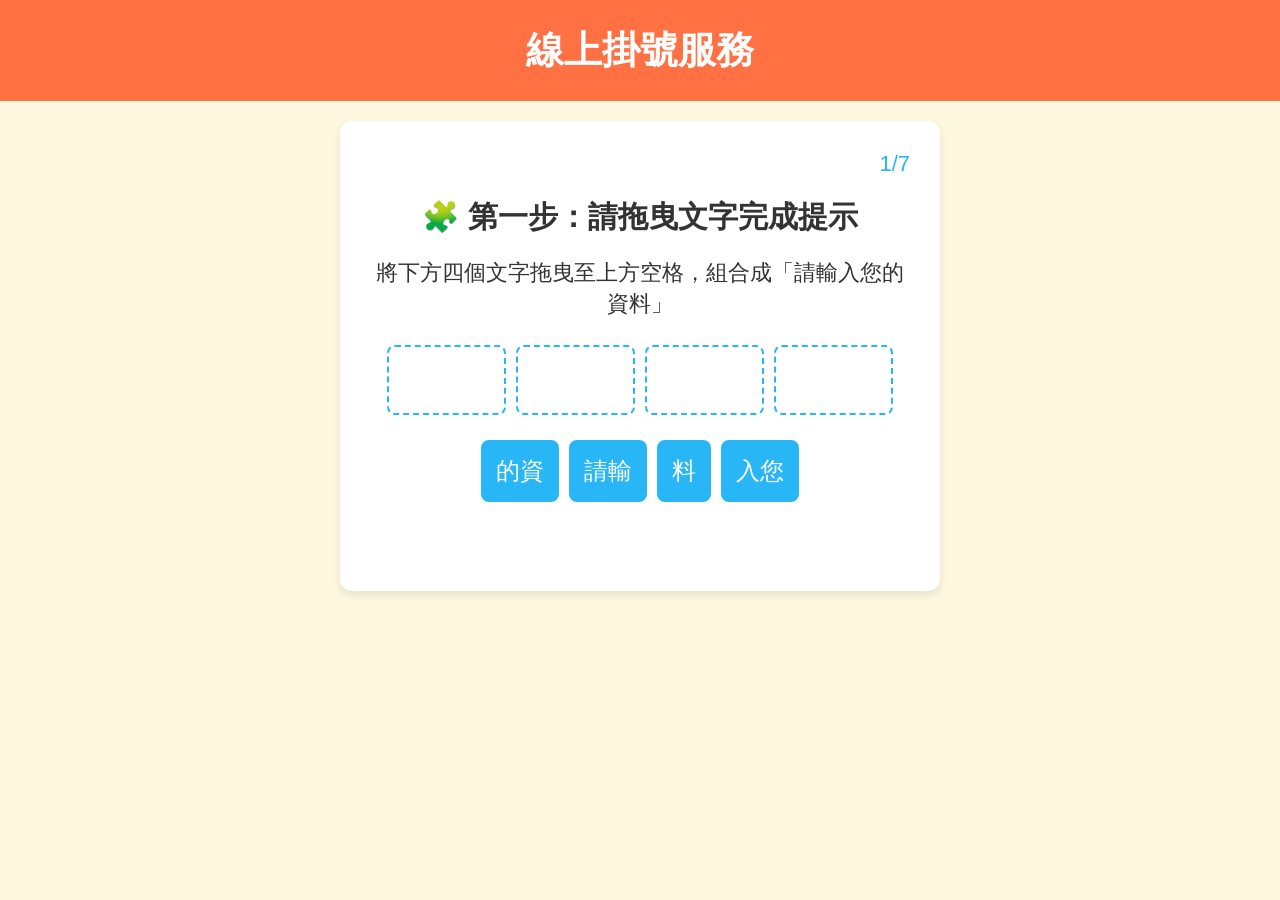
==== index.html @ 8dba2c57 "Add files via upload" ====
<!DOCTYPE html>
<!--
  網頁版掛號模擬器（鮮艷圖示版）

  本版在上一版的基礎上將配色調整得更加鮮艷，並重新加入小圖示使畫面更活潑。色彩更明亮，但仍維持高對比度與大按鈕、大字體等無障礙設計。
  根據 W3C 的建議，文字與背景需要有足夠的對比度才能讓使用者清楚閱讀內容【206026667713543†L131-L149】。
  主色調採用橙色與天藍色，背景為柔和的淺黃色，圖示採用 Emoji 裝飾於標題與按鈕，使操作更加直觀。
-->
<html lang="zh-Hant">
<head>
  <meta charset="UTF-8">
  <meta name="viewport" content="width=device-width, initial-scale=1.0">
  <title>線上掛號服務</title>
  <style>
    /* 色彩與尺寸設定：使用鮮豔色彩但保持對比度 */
    :root {
      --bg-color: #FFF8E1; /* 淡淡的黃色背景，柔和不刺眼 */
      --primary-color: #FF7043; /* 鮮豔的橙色，適合作為主按鈕與標頭 */
      --secondary-color: #29B6F6; /* 天藍色，作為次按鈕配色 */
      --text-color: #333333; /* 深色文字 */
      --btn-height: 70px;
      --btn-width: 90%;
      --font-title: 30px;
      --font-body: 22px;
      --font-btn: 24px;
      --border-radius: 8px;
    }

    * {
      box-sizing: border-box;
      margin: 0;
      padding: 0;
      font-family: "Arial", sans-serif;
    }

    body {
      background-color: var(--bg-color);
      color: var(--text-color);
      display: flex;
      flex-direction: column;
      align-items: center;
      min-height: 100vh;
      overflow-x: hidden;
    }

    /* 頁面標頭 */
    .header {
      width: 100%;
      background-color: var(--primary-color);
      color: white;
      padding: 25px 0;
      text-align: center;
      font-size: calc(var(--font-title) + 8px);
      font-weight: bold;
    }

    #app {
      width: 100%;
      max-width: 600px;
      display: flex;
      flex-direction: column;
      align-items: center;
    }

    .card {
      background-color: #ffffff;
      width: 100%;
      border-radius: 12px;
      box-shadow: 0 4px 8px rgba(0,0,0,0.1);
      padding: 30px;
      margin-top: 20px;
      display: flex;
      flex-direction: column;
      align-items: center;
    }

    .progress {
      width: 100%;
      font-size: var(--font-body);
      margin-bottom: 20px;
      text-align: right;
      color: var(--secondary-color);
    }

    .step {
      width: 100%;
      display: none;
      flex-direction: column;
      align-items: center;
    }

    .step.active {
      display: flex;
    }

    .title {
      font-size: var(--font-title);
      font-weight: bold;
      margin-bottom: 20px;
      text-align: center;
    }

    .description {
      font-size: var(--font-body);
      margin-bottom: 20px;
      text-align: center;
      line-height: 1.4;
    }

    .large-input {
      width: 95%;
      height: var(--btn-height);
      font-size: var(--font-body);
      padding: 10px 15px;
      border: 2px solid var(--secondary-color);
      border-radius: var(--border-radius);
      margin-bottom: 15px;
    }

    .btn {
      width: var(--btn-width);
      min-height: var(--btn-height);
      font-size: var(--font-btn);
      font-weight: bold;
      color: white;
      border: none;
      border-radius: var(--border-radius);
      margin: 10px 0;
      cursor: pointer;
      text-align: center;
      display: flex;
      align-items: center;
      justify-content: center;
    }

    .btn-primary { background-color: var(--primary-color); }
    .btn-secondary { background-color: var(--secondary-color); }
    .btn-category { background-color: var(--primary-color); }
    .btn-date { background-color: var(--secondary-color); }

    /* 選擇時段按鈕高亮顯示 */
    .time-btn.selected {
      background-color: var(--secondary-color);
      color: white;
    }
    /* 選擇字母按鈕高亮顯示 */
    .letter-btn.selected {
      background-color: var(--secondary-color);
      color: white;
    }

    .hidden { display: none !important; }

    .modal-overlay {
      position: fixed;
      top: 0;
      left: 0;
      width: 100%;
      height: 100%;
      background-color: rgba(0, 0, 0, 0.6);
      display: none;
      align-items: center;
      justify-content: center;
      z-index: 1000;
    }

    .modal-overlay.active { display: flex; }

    .modal-content {
      background-color: #ffffff;
      padding: 30px;
      border-radius: var(--border-radius);
      max-width: 90%;
      text-align: center;
      box-shadow: 0 4px 8px rgba(0,0,0,0.3);
    }

    .modal-content p {
      font-size: var(--font-body);
      margin-bottom: 20px;
      color: var(--text-color);
    }

    .flash {
      position: fixed;
      top: 0;
      left: 0;
      width: 100%;
      height: 100%;
      background-color: white;
      pointer-events: none;
      opacity: 0;
      z-index: 2000;
    }

    #confetti-container {
      position: fixed;
      top: 0;
      left: 0;
      width: 100%;
      height: 100%;
      pointer-events: none;
      z-index: 1500;
      overflow: hidden;
    }

    .confetti {
      position: absolute;
      width: 10px;
      height: 14px;
      background-color: red;
      opacity: 0.8;
      transform: rotate(45deg);
      border-radius: 2px;
      animation: fall 3s linear forwards;
    }

    /* 拼圖拖曳與掛號方式配對樣式 */
    .drag-item {
      background-color: var(--secondary-color);
      color: white;
      padding: 15px;
      margin: 5px;
      font-size: var(--font-btn);
      border-radius: var(--border-radius);
      cursor: grab;
      display: flex;
      align-items: center;
      justify-content: center;
    }
    .drag-item.hidden {
      display: none;
    }
    .drop-slot {
      border: 2px dashed var(--secondary-color);
      background-color: #fff;
      width: 22%;
      min-height: var(--btn-height);
      margin: 5px;
      border-radius: var(--border-radius);
      display: flex;
      align-items: center;
      justify-content: center;
      font-size: var(--font-btn);
      color: var(--text-color);
    }
    .drop-slot.filled {
      background-color: var(--secondary-color);
      color: white;
      border-style: solid;
    }
    .method-drop.selected-method {
      background-color: var(--primary-color);
      color: white;
      border-style: solid;
      /* 被選擇的掛號方式提供更明顯的視覺提醒 */
      box-shadow: 0 0 0 3px rgba(255,112,67,0.4);
    }

    /* 掛號方式提示文字：加大字體與粗體顯示，讓選擇結果一目瞭然 */
    #methodMsg {
      font-size: calc(var(--font-body) + 2px);
      font-weight: bold;
      color: var(--primary-color);
      text-align: center;
    }

    /* 醫師選擇提示文字 */
    #doctorMsg {
      font-size: calc(var(--font-body) + 2px);
      font-weight: bold;
      color: var(--secondary-color);
      text-align: center;
    }

    /* 醫師清單項目：定義在後方重寫現有樣式 */
    /* 翻牌卡片樣式 */
    .flip-card {
      width: 45%;
      max-width: 45%;
      height: 110px;
      perspective: 1000px;
      cursor: pointer;
    }
    .card-inner {
      position: relative;
      width: 100%;
      height: 100%;
      transition: transform 0.6s;
      transform-style: preserve-3d;
    }
    .flip-card.flipped .card-inner {
      transform: rotateY(180deg);
    }
    .card-front,
    .card-back {
      position: absolute;
      width: 100%;
      height: 100%;
      backface-visibility: hidden;
      display: flex;
      align-items: center;
      justify-content: center;
      font-size: var(--font-btn);
      border: 2px solid var(--secondary-color);
      border-radius: var(--border-radius);
    }
    .card-front {
      background-color: var(--secondary-color);
      color: white;
    }
    .card-back {
      background-color: var(--primary-color);
      color: white;
      transform: rotateY(180deg);
    }
    .flip-card.selected .card-back {
      border: 4px solid #FFC107;
    }

    /* 選醫師清單樣式：使用白色底與邊框，提高對比；當前選中的醫師以次要色高亮 */
    .doctor-item {
      background-color: #ffffff;
      color: var(--text-color);
      width: 90%;
      min-height: var(--btn-height);
      display: flex;
      align-items: center;
      justify-content: center;
      font-size: var(--font-btn);
      border-radius: var(--border-radius);
      border: 2px solid var(--secondary-color);
      cursor: pointer;
    }
    .doctor-item.active {
      background-color: var(--secondary-color);
      color: white;
    }

    @keyframes fall {
      0% { transform: translateY(-100vh) rotate(0deg); opacity: 1; }
      100% { transform: translateY(100vh) rotate(360deg); opacity: 0; }
    }

    .final-message {
      font-size: var(--font-body);
      font-weight: bold;
      color: var(--primary-color);
      margin-top: 20px;
      text-align: center;
    }

    @media (max-width: 480px) {
      :root {
        --font-title: 26px;
        --font-body: 18px;
        --font-btn: 22px;
        --btn-height: 60px;
      }
    }
  </style>
</head>
<body>
  <header class="header">線上掛號服務</header>
  <div id="app">
    <div class="card">
      <div class="progress" id="progress"></div>
      <!-- 返回上一頁按鈕：當在第 2 關以上時顯示 -->
      <button id="backBtn" class="btn btn-secondary hidden" aria-label="返回上一頁" style="width: 40%; min-height: var(--btn-height); align-self: flex-start; margin-bottom: 10px;">⬅️ 返回</button>

      <!-- 第 1 關：拼圖組合後輸入基本資料 -->
      <div class="step" id="step-1">
        <div class="title">🧩 第一步：請拖曳文字完成提示</div>
        <div id="puzzleSection" style="width: 100%; display: flex; flex-direction: column; align-items: center;">
          <div class="description">將下方四個文字拖曳至上方空格，組合成「請輸入您的資料」</div>
          <div class="drop-row" style="display: flex; justify-content: center; width: 100%; margin-bottom: 15px;">
            <div class="drop-slot" data-target="請輸" aria-label="請輸"></div>
            <div class="drop-slot" data-target="入您" aria-label="入您"></div>
            <div class="drop-slot" data-target="的資" aria-label="的資"></div>
            <div class="drop-slot" data-target="料" aria-label="料"></div>
          </div>
          <div class="drag-row" style="display: flex; justify-content: center; width: 100%; flex-wrap: wrap;">
            <div class="drag-item" draggable="true" data-value="的資" aria-label="拖曳 的資">的資</div>
            <div class="drag-item" draggable="true" data-value="請輸" aria-label="拖曳 請輸">請輸</div>
            <div class="drag-item" draggable="true" data-value="料" aria-label="拖曳 料">料</div>
            <div class="drag-item" draggable="true" data-value="入您" aria-label="拖曳 入您">入您</div>
          </div>
          <div id="puzzleMsg" class="description" style="color: red; min-height: 24px; margin-top: 10px;"></div>
        </div>
        <!-- 輸入區：拼圖完成後顯示 -->
        <div id="inputSection1" class="input-section hidden" style="width: 100%; display: flex; flex-direction: column; align-items: center;">
          <div class="title" style="font-size: var(--font-title); margin-bottom: 10px;">✍️ 完成拼圖後輸入資料</div>
          <input id="idInput" class="large-input" type="text" placeholder="請輸入身分證字號" aria-label="身分證字號輸入" maxlength="10">
          <input id="dobInput" class="large-input" type="text" placeholder="請輸入出生年月日(如:0400101)" aria-label="出生年月日輸入" maxlength="7">
          <button id="autoFillBtn" class="btn btn-secondary" aria-label="自動填寫假資料">✨ 點我自動填寫假資料</button>
          <button id="nextBtn1" class="btn btn-primary hidden" aria-label="下一步">下一步</button>
        </div>
      </div>

      <!-- 第 2 關：掛號方式配對 -->
      <div class="step" id="step-2">
        <div class="title">請拖曳文字選擇掛號方式</div>
        <div class="description">將下方的「移動掛號」拖曳至您想選擇的方式</div>
        <div style="width: 100%; display: flex; justify-content: space-around; margin-bottom: 20px;">
          <div class="method-drop" data-value="網路掛號" aria-label="網路掛號" style="flex: 1; margin: 5px; min-height: var(--btn-height); background-color: #fff; border: 2px dashed var(--secondary-color); border-radius: var(--border-radius); display: flex; align-items: center; justify-content: center; font-size: var(--font-btn); color: var(--text-color);">
            網路掛號
          </div>
          <div class="method-drop" data-value="行動掛號" aria-label="行動掛號" style="flex: 1; margin: 5px; min-height: var(--btn-height); background-color: #fff; border: 2px dashed var(--secondary-color); border-radius: var(--border-radius); display: flex; align-items: center; justify-content: center; font-size: var(--font-btn); color: var(--text-color);">
            行動掛號
          </div>
        </div>
        <div style="width: 100%; display: flex; justify-content: center; margin-bottom: 20px;">
          <div id="methodItem" class="drag-item" draggable="true" style="background-color: var(--primary-color); color: white; padding: 15px; border-radius: var(--border-radius); font-size: var(--font-btn); text-align: center; min-width: 60%; cursor: grab;" aria-label="移動掛號">
            移動掛號
          </div>
        </div>
        <button id="methodConfirmBtn" class="btn btn-primary hidden" aria-label="確定">確定</button>
        <!-- 顯示所選掛號方式的提示文字 -->
        <div id="methodMsg" class="description" style="color: var(--primary-color); min-height: 28px; margin-top: 10px;"></div>
      </div>

      <!-- 第 3 關：翻牌選擇看診科別 -->
      <div class="step" id="step-3">
        <div class="title">請翻開卡片選擇科別</div>
        <div id="departmentsFlip" class="flip-container" style="width: 100%; display: flex; flex-wrap: wrap; justify-content: center; gap: 10px; margin-bottom: 10px;">
          <div class="flip-card" data-dept="家醫科" aria-label="家醫科卡片">
            <div class="card-inner">
              <div class="card-front">🩺</div>
              <div class="card-back">家醫科</div>
            </div>
          </div>
          <div class="flip-card" data-dept="心臟內科" aria-label="心臟內科卡片">
            <div class="card-inner">
              <div class="card-front">❤️</div>
              <div class="card-back">心臟內科</div>
            </div>
          </div>
          <div class="flip-card" data-dept="骨科" aria-label="骨科卡片">
            <div class="card-inner">
              <div class="card-front">🦴</div>
              <div class="card-back">骨科</div>
            </div>
          </div>
          <div class="flip-card" data-dept="眼科" aria-label="眼科卡片">
            <div class="card-inner">
              <div class="card-front">👁️</div>
              <div class="card-back">眼科</div>
            </div>
          </div>
          <div class="flip-card" data-dept="耳鼻喉科" aria-label="耳鼻喉科卡片">
            <div class="card-inner">
              <div class="card-front">👂</div>
              <div class="card-back">耳鼻喉科</div>
            </div>
          </div>
          <div class="flip-card" data-dept="營養諮詢科" aria-label="營養諮詢科卡片">
            <div class="card-inner">
              <div class="card-front">🥗</div>
              <div class="card-back">營養諮詢科</div>
            </div>
          </div>
          <div class="flip-card" data-dept="牙科" aria-label="牙科卡片">
            <div class="card-inner">
              <div class="card-front">🦷</div>
              <div class="card-back">牙科</div>
            </div>
          </div>
          <div class="flip-card" data-dept="復健科" aria-label="復健科卡片">
            <div class="card-inner">
              <div class="card-front">💆</div>
              <div class="card-back">復健科</div>
            </div>
          </div>
        </div>
        <button id="deptConfirmBtn" class="btn btn-primary hidden" aria-label="科別確定">確定</button>
      </div>

      <!-- 第 4 關：選擇醫師 -->
      <div class="step" id="step-4">
        <div class="title">請選擇醫師</div>
        <div class="description">按下「開始」按鈕隨機挑選醫師，再按「停止」決定您要看的醫師。</div>
        <div id="doctorList" style="width: 100%; display: flex; flex-direction: column; align-items: center; gap: 10px; margin-bottom: 10px;">
          <div class="doctor-item" data-name="陳醫師" aria-label="陳醫師">👨‍⚕️ 陳醫師</div>
          <div class="doctor-item" data-name="李醫師" aria-label="李醫師">👩‍⚕️ 李醫師</div>
          <div class="doctor-item" data-name="王醫師" aria-label="王醫師">👨‍⚕️ 王醫師</div>
          <div class="doctor-item" data-name="劉醫師" aria-label="劉醫師">👩‍⚕️ 劉醫師</div>
        </div>
        <button id="startDoctorBtn" class="btn btn-secondary" aria-label="開始隨機選醫師">🎲 開始</button>
        <button id="stopDoctorBtn" class="btn btn-secondary hidden" aria-label="停止隨機">🛑 停止</button>
        <button id="doctorConfirmBtn" class="btn btn-primary hidden" aria-label="確定醫師選擇">確定</button>
        <!-- 新增重新選擇醫師的按鈕：當選到醫師後，可重新開始遊戲 -->
        <button id="restartDoctorBtn" class="btn btn-secondary hidden" aria-label="重新選擇醫師" style="margin-top: 10px;">重新選擇</button>
        <!-- 顯示所選醫師的提示文字 -->
        <div id="doctorMsg" class="description" style="color: var(--secondary-color); min-height: 28px; margin-top: 10px;"></div>
      </div>

      <!-- 第 5 關：輸入日期與選擇時段 -->
      <div class="step" id="step-5">
        <div class="title">請選擇看診日期與時間</div>
        <!-- 日期輸入：讓長輩使用原生日期選擇器方便選擇日期 -->
        <label class="description" for="dateInput">請選擇看診日期：</label>
        <input id="dateInput" class="large-input" type="date" aria-label="看診日期輸入" style="max-width: 95%; margin-bottom: 20px;">
        <!-- 時間選擇：提供四個固定的熱門時段按鈕 -->
        <div id="timeOptions" style="width: 100%; display: flex; flex-direction: column; align-items: center; gap: 10px; margin-bottom: 10px;">
          <div class="description">請選擇看診時間：</div>
          <div style="display: flex; flex-wrap: wrap; justify-content: center; gap: 10px; width: 100%;">
            <button class="btn btn-category time-btn" data-time="08:00" aria-label="上午08:00">上午 08:00</button>
            <button class="btn btn-category time-btn" data-time="10:00" aria-label="上午10:00">上午 10:00</button>
            <button class="btn btn-category time-btn" data-time="14:00" aria-label="下午14:00">下午 14:00</button>
            <button class="btn btn-category time-btn" data-time="16:00" aria-label="下午16:00">下午 16:00</button>
          </div>
        </div>
        <!-- 連接日期與時間的提示線：顯示所選日期與時段 -->
        <div id="timeConnection" class="description hidden" style="margin: 10px 0; font-size: var(--font-body); color: var(--primary-color);"></div>
        <button id="nextBtn5" class="btn btn-primary hidden" aria-label="下一步">下一步</button>
      </div>

      <!-- 第 6 關：按鍵盤選擇初診或複診 -->
      <div class="step" id="step-6">
        <div class="title">請選擇初診或複診</div>
        <div class="description">如果要選擇初診，請按鍵盤上的 A 鍵；如果要選擇複診，請按鍵盤上的 L 鍵。</div>
        <!-- 顯示按下的鍵與選擇結果 -->
        <div id="keyboardMsg" class="description" style="min-height: 30px; margin-top: 10px;"></div>
        <!-- 重新選擇按鈕：允許長輩重新按鍵選擇 -->
        <button id="visitRenewBtn" class="btn btn-secondary hidden" aria-label="重新選擇初診或複診">重新選擇</button>
        <!-- 確認按鈕：當完成選擇後顯示，進入下一步 -->
        <button id="visitConfirmBtn" class="btn btn-primary hidden" aria-label="確認初診或複診">下一步</button>
      </div>

      <!-- 第 7 關：掛號成功與截圖教學 -->
      <div class="step" id="step-7">
        <div class="title">🎉 掛號成功！</div>
        <div class="description" id="successMsg"></div>
        <div class="description" style="border: 2px dashed var(--primary-color); padding: 20px; border-radius: var(--border-radius);">
          【截圖小教學】看診號碼別忘記！請同時按下手機旁邊的『電源鍵』 + 『音量減低鍵』，把這個畫面拍下來喔！
        </div>
        <button id="screenshotBtn" class="btn btn-primary" aria-label="模擬手機截圖">📸 模擬手機截圖</button>
        <div id="finalMsg" class="final-message" style="display: none;">太棒了！您已經學會網路掛號囉！</div>
        <button id="restartBtn" class="btn btn-secondary hidden" aria-label="重新練習">🔄 重新練習</button>
      </div>
    </div> <!-- card 結束 -->
  </div> <!-- app 結束 -->

  <!-- 模態視窗（行動掛號提示） -->
  <div class="modal-overlay" id="modal">
    <div class="modal-content">
      <p>小知識：『行動掛號』通常是指要另外下載醫院的 APP 喔！為了方便，我們今天先練習免下載的『網路掛號』，請點另一個按鈕試試看！</p>
      <button id="modalCloseBtn" class="btn btn-primary">好的！</button>
    </div>
  </div>

  <!-- 閃光效果 -->
  <div id="flash" class="flash"></div>

  <!-- confetti 容器 -->
  <div id="confetti-container"></div>

  <script>
    // 狀態記錄
    let currentStep = 1;
    let selectedDepartment = "";
    let selectedDoctor = "";
    let selectedDate = "";
    let selectedTime = "";
    let visitStatus = "";

    const progressEl = document.getElementById('progress');
    const backBtn = document.getElementById('backBtn');
    const steps = [];
    // 共 7 個步驟
    for (let i = 1; i <= 7; i++) {
      steps[i] = document.getElementById(`step-${i}`);
    }

    function goToStep(step) {
      currentStep = step;
      // 更新進度條顯示，總共 7 關
      progressEl.textContent = `${step}/7`;
      for (let i = 1; i <= 7; i++) {
        if (i === step) steps[i].classList.add('active');
        else steps[i].classList.remove('active');
      }
      // 第一步不顯示返回按鈕
      if (step > 1) backBtn.classList.remove('hidden');
      else backBtn.classList.add('hidden');

      // 回到醫師選擇頁面時，根據已選醫師狀態調整按鈕顯示與訊息
      if (step === 4) {
        // 如果已經選擇了醫師，顯示提示、已選醫師高亮、重選與確定按鈕
        if (selectedDoctor) {
          // 停止任何轉動計時器
          if (doctorInterval) {
            clearInterval(doctorInterval);
            doctorInterval = null;
          }
          // 高亮選擇的醫師
          doctorItems.forEach(item => {
            if (item.getAttribute('data-name') === selectedDoctor) item.classList.add('active');
            else item.classList.remove('active');
          });
          startDoctorBtn.classList.add('hidden');
          stopDoctorBtn.classList.add('hidden');
          doctorConfirmBtn.classList.remove('hidden');
          restartDoctorBtn.classList.remove('hidden');
          doctorMsg.textContent = '您選擇了醫師：' + selectedDoctor;
        } else {
          // 未選擇醫師時保持初始狀態
          doctorItems.forEach(item => item.classList.remove('active'));
          startDoctorBtn.classList.remove('hidden');
          stopDoctorBtn.classList.add('hidden');
          doctorConfirmBtn.classList.add('hidden');
          restartDoctorBtn.classList.add('hidden');
          doctorMsg.textContent = '';
          currentDoctorIndex = 0;
          if (doctorInterval) {
            clearInterval(doctorInterval);
            doctorInterval = null;
          }
        }
      }
    }

    // 返回上一頁
    backBtn.addEventListener('click', () => {
      if (currentStep > 1) {
        goToStep(currentStep - 1);
      }
    });

    // 第 1 關
    const idInput = document.getElementById('idInput');
    const dobInput = document.getElementById('dobInput');
    const autoFillBtn = document.getElementById('autoFillBtn');
    const nextBtn1 = document.getElementById('nextBtn1');

    function checkFormFilled() {
      if (idInput.value.trim() && dobInput.value.trim()) nextBtn1.classList.remove('hidden');
      else nextBtn1.classList.add('hidden');
    }

    idInput.addEventListener('input', checkFormFilled);
    dobInput.addEventListener('input', checkFormFilled);
    autoFillBtn.addEventListener('click', () => {
      idInput.value = 'A123456789';
      dobInput.value = '0400101';
      checkFormFilled();
    });
    nextBtn1.addEventListener('click', () => {
      goToStep(2);
    });

    // 第 1 關：拼圖拖曳組合
    const puzzleSection = document.getElementById('puzzleSection');
    const inputSection1 = document.getElementById('inputSection1');
    const dropSlots = document.querySelectorAll('#step-1 .drop-slot');
    const dragItems = document.querySelectorAll('#step-1 .drag-item');
    const puzzleMsg = document.getElementById('puzzleMsg');

    // 設定拖曳開始事件：將字串值存入 dataTransfer
    dragItems.forEach(item => {
      item.addEventListener('dragstart', (e) => {
        e.dataTransfer.setData('text/plain', item.getAttribute('data-value'));
      });
    });

    // 設定拖曳到目標區域的事件
    dropSlots.forEach(slot => {
      slot.addEventListener('dragover', (e) => {
        e.preventDefault();
      });
      slot.addEventListener('drop', (e) => {
        e.preventDefault();
        const value = e.dataTransfer.getData('text/plain');
        // 只允許未填寫的區塊
        if (slot.classList.contains('filled')) return;
        // 檢查是否匹配目標字串
        if (value === slot.getAttribute('data-target')) {
          slot.textContent = value;
          slot.classList.add('filled');
          // 隱藏對應的拖曳項目
          const draggedEl = document.querySelector(`#step-1 .drag-item[data-value='${value}']`);
          if (draggedEl) draggedEl.classList.add('hidden');
          puzzleMsg.textContent = '';
          // 檢查是否全部完成
          const allFilled = Array.from(dropSlots).every(s => s.classList.contains('filled'));
          if (allFilled) {
            // 隱藏拼圖區並顯示輸入區
            puzzleSection.classList.add('hidden');
            inputSection1.classList.remove('hidden');
          }
        } else {
          // 放錯字串時提示
          puzzleMsg.textContent = '放錯了，請重新嘗試！';
        }
      });
    });

    // 第 2 關：掛號方式配對
    const methodItem = document.getElementById('methodItem');
    const methodDrops = document.querySelectorAll('.method-drop');
    const methodConfirmBtn = document.getElementById('methodConfirmBtn');
    const methodMsg = document.getElementById('methodMsg');
    let selectedMethod = '';

    methodItem.addEventListener('dragstart', (e) => {
      e.dataTransfer.setData('text/plain', 'method');
    });
    methodDrops.forEach(drop => {
      drop.addEventListener('dragover', (e) => {
        e.preventDefault();
      });
      drop.addEventListener('drop', (e) => {
        e.preventDefault();
        // 先清除所有選中樣式
        methodDrops.forEach(d => d.classList.remove('selected-method'));
        // 為當前目標加上樣式並紀錄選擇
        drop.classList.add('selected-method');
        selectedMethod = drop.getAttribute('data-value');
        // 顯示所選掛號方式文字
        methodMsg.textContent = '您選擇了：' + selectedMethod;
        // 顯示確定按鈕
        methodConfirmBtn.classList.remove('hidden');
      });
    });
    methodConfirmBtn.addEventListener('click', () => {
      goToStep(3);
    });

    // 第 3 關：翻牌選擇科別
    const flipCards = document.querySelectorAll('#departmentsFlip .flip-card');
    const deptConfirmBtn = document.getElementById('deptConfirmBtn');
    flipCards.forEach(card => {
      card.addEventListener('click', () => {
        // 將其他卡片恢復原狀
        flipCards.forEach(c => {
          if (c !== card) {
            c.classList.remove('flipped');
            c.classList.remove('selected');
          }
        });
        // 點擊的卡片翻轉與高亮
        card.classList.add('flipped');
        card.classList.add('selected');
        selectedDepartment = card.getAttribute('data-dept');
        // 顯示確定按鈕
        deptConfirmBtn.classList.remove('hidden');
      });
    });
    deptConfirmBtn.addEventListener('click', () => {
      goToStep(4);
    });

    // 第 4 關：選擇醫師
    const doctorItems = document.querySelectorAll('#doctorList .doctor-item');
    const startDoctorBtn = document.getElementById('startDoctorBtn');
    const stopDoctorBtn = document.getElementById('stopDoctorBtn');
    const doctorConfirmBtn = document.getElementById('doctorConfirmBtn');
    const restartDoctorBtn = document.getElementById('restartDoctorBtn');
    const doctorMsg = document.getElementById('doctorMsg');
    let doctorInterval = null;
    let currentDoctorIndex = 0;

    startDoctorBtn.addEventListener('click', () => {
      // 開始隨機挑選醫師
      startDoctorBtn.classList.add('hidden');
      stopDoctorBtn.classList.remove('hidden');
      doctorConfirmBtn.classList.add('hidden');
      restartDoctorBtn.classList.add('hidden');
      // 清空提示文字
      doctorMsg.textContent = '';
      currentDoctorIndex = 0;
      doctorInterval = setInterval(() => {
        // 移除所有高亮
        doctorItems.forEach(item => item.classList.remove('active'));
        // 高亮當前醫師
        doctorItems[currentDoctorIndex].classList.add('active');
        currentDoctorIndex = (currentDoctorIndex + 1) % doctorItems.length;
      }, 600);
    });

    stopDoctorBtn.addEventListener('click', () => {
      // 停止隨機並確定選中的醫師
      if (doctorInterval) clearInterval(doctorInterval);
      doctorInterval = null;
      const index = (currentDoctorIndex - 1 + doctorItems.length) % doctorItems.length;
      doctorItems.forEach(item => item.classList.remove('active'));
      const selectedItem = doctorItems[index];
      selectedItem.classList.add('active');
      selectedDoctor = selectedItem.getAttribute('data-name');
      stopDoctorBtn.classList.add('hidden');
      doctorConfirmBtn.classList.remove('hidden');
      restartDoctorBtn.classList.remove('hidden');
      // 顯示所選醫師提示
      doctorMsg.textContent = '您選擇了醫師：' + selectedDoctor;
    });

    doctorConfirmBtn.addEventListener('click', () => {
      // 前往下一關時隱藏重新選擇按鈕
      restartDoctorBtn.classList.add('hidden');
      goToStep(5);
    });

    // 重新選擇醫師：重置此關卡
    restartDoctorBtn.addEventListener('click', () => {
      // 停止計時器
      if (doctorInterval) {
        clearInterval(doctorInterval);
        doctorInterval = null;
      }
      // 清除所有高亮和狀態
      doctorItems.forEach(item => item.classList.remove('active'));
      selectedDoctor = '';
      doctorMsg.textContent = '';
      // 恢復按鈕狀態
      startDoctorBtn.classList.remove('hidden');
      stopDoctorBtn.classList.add('hidden');
      doctorConfirmBtn.classList.add('hidden');
      restartDoctorBtn.classList.add('hidden');
      currentDoctorIndex = 0;
    });

    // 第 5 關：日期與時間輸入
    const dateInput = document.getElementById('dateInput');
    const timeButtons = document.querySelectorAll('#timeOptions .time-btn');
    const timeConnection = document.getElementById('timeConnection');
    const nextBtn5 = document.getElementById('nextBtn5');

    /**
     * 更新日期與時間的連接顯示。如果日期和時間都已選擇，顯示一條文字線連接二者。
     */
    function updateConnection() {
      // 使用選擇的日期與時間組成連線文字
      if (selectedDate && selectedTime) {
        timeConnection.textContent = '日期：' + selectedDate + ' ───▶ 時間：' + selectedTime;
        timeConnection.classList.remove('hidden');
      }
    }

    /**
     * 檢查日期與時間是否都已設定。若皆有值則顯示下一步按鈕，否則隱藏。
     */
    function checkDateTime() {
      if (dateInput.value && selectedTime) {
        selectedDate = dateInput.value;
        nextBtn5.classList.remove('hidden');
        updateConnection();
      } else {
        nextBtn5.classList.add('hidden');
        timeConnection.classList.add('hidden');
      }
    }

    // 日期選擇變更時更新狀態
    dateInput.addEventListener('change', () => {
      selectedDate = dateInput.value;
      checkDateTime();
    });

    // 時段按鈕點擊事件：設定選擇的時間並高亮顯示
    timeButtons.forEach(btn => {
      btn.addEventListener('click', () => {
        // 移除其他按鈕的選擇狀態
        timeButtons.forEach(b => b.classList.remove('selected'));
        // 設定此按鈕為選中狀態
        btn.classList.add('selected');
        selectedTime = btn.getAttribute('data-time');
        checkDateTime();
      });
    });

    // 前往下一關按鈕：跳轉至第 6 關
    nextBtn5.addEventListener('click', () => {
      goToStep(6);
    });

    // 第 6 關：按鍵盤選擇初診或複診
    const keyboardMsgEl = document.getElementById('keyboardMsg');
    const visitConfirmBtn = document.getElementById('visitConfirmBtn');
    const visitRenewBtn = document.getElementById('visitRenewBtn');

    /**
     * 處理鍵盤按下事件：在第 6 步驟時監聽 A 或 L 鍵，用來選擇初診或複診。
     * 按下其他鍵時不會有任何反應。選擇後顯示訊息與按鈕。
     */
    function handleKeySelection(e) {
      // 僅在第六步且尚未選擇狀態時響應
      if (currentStep !== 6) return;
      const key = e.key.toLowerCase();
      if (key === 'a') {
        visitStatus = '初診';
        keyboardMsgEl.textContent = '您選擇了：初診 (A 鍵)';
      } else if (key === 'l') {
        visitStatus = '複診';
        keyboardMsgEl.textContent = '您選擇了：複診 (L 鍵)';
      } else {
        return;
      }
      // 顯示確認與重新選擇按鈕
      visitConfirmBtn.classList.remove('hidden');
      visitRenewBtn.classList.remove('hidden');
    }
    document.addEventListener('keydown', handleKeySelection);

    // 重新選擇按鈕：清除選擇狀態以便重新按鍵
    visitRenewBtn.addEventListener('click', () => {
      visitStatus = '';
      keyboardMsgEl.textContent = '';
      visitConfirmBtn.classList.add('hidden');
      visitRenewBtn.classList.add('hidden');
    });

    // 確認按鈕：提交選擇並前往最終畫面
    visitConfirmBtn.addEventListener('click', () => {
      goToStep(7);
      const successMsgEl = document.getElementById('successMsg');
      successMsgEl.innerHTML = `您掛了 <strong>${selectedDepartment}</strong>，看診號碼是 <strong>8</strong> 號。<br>醫師：<strong>${selectedDoctor}</strong>。<br>日期：<strong>${selectedDate}</strong>，時間：<strong>${selectedTime}</strong>。<br>狀態：<strong>${visitStatus}</strong>`;
    });

    // 第 7 關
    const screenshotBtn = document.getElementById('screenshotBtn');
    const flashEl = document.getElementById('flash');
    const confettiContainer = document.getElementById('confetti-container');
    const finalMsg = document.getElementById('finalMsg');
    const restartBtn = document.getElementById('restartBtn');

    function createConfetti() {
      const colors = ['#FFCDD2', '#F8BBD0', '#C5E1A5', '#FFF59D', '#81D4FA', '#FFAB91'];
      const el = document.createElement('div');
      el.classList.add('confetti');
      el.style.left = Math.random() * 100 + '%';
      const size = Math.floor(Math.random() * 8) + 8;
      el.style.width = size + 'px';
      el.style.height = size * 1.4 + 'px';
      el.style.backgroundColor = colors[Math.floor(Math.random() * colors.length)];
      return el;
    }

    function playConfetti() {
      confettiContainer.innerHTML = '';
      for (let i = 0; i < 40; i++) {
        confettiContainer.appendChild(createConfetti());
      }
      setTimeout(() => { confettiContainer.innerHTML = ''; }, 3500);
    }

    function flashScreen() {
      flashEl.style.opacity = '1';
      flashEl.style.transition = 'opacity 0.5s ease-out';
      setTimeout(() => { flashEl.style.opacity = '0'; }, 100);
    }

    screenshotBtn.addEventListener('click', () => {
      flashScreen();
      playConfetti();
      finalMsg.style.display = 'block';
      restartBtn.classList.remove('hidden');
    });

    restartBtn.addEventListener('click', () => {
      // 重置輸入資料
      idInput.value = '';
      dobInput.value = '';
      selectedDepartment = '';
      selectedDoctor = '';
      selectedDate = '';
      selectedTime = '';
      visitStatus = '';
      nextBtn1.classList.add('hidden');
      finalMsg.style.display = 'none';
      restartBtn.classList.add('hidden');
      confettiContainer.innerHTML = '';
      // 重置拼圖：清空文字、移除 filled 類別並顯示所有拼圖塊
      dropSlots.forEach(slot => {
        slot.textContent = '';
        slot.classList.remove('filled');
      });
      dragItems.forEach(item => item.classList.remove('hidden'));
      puzzleMsg.textContent = '';
      puzzleSection.classList.remove('hidden');
      inputSection1.classList.add('hidden');
      // 重置掛號方式選擇
      methodDrops.forEach(d => d.classList.remove('selected-method'));
      methodConfirmBtn.classList.add('hidden');
      methodMsg.textContent = '';
      selectedMethod = '';
      // 確保拖曳文字顯示
      methodItem.classList.remove('hidden');
      // 重置翻牌科別
      flipCards.forEach(card => {
        card.classList.remove('flipped');
        card.classList.remove('selected');
      });
      deptConfirmBtn.classList.add('hidden');
      // 重置醫師選擇
      doctorItems.forEach(item => item.classList.remove('active'));
      startDoctorBtn.classList.remove('hidden');
      stopDoctorBtn.classList.add('hidden');
      doctorConfirmBtn.classList.add('hidden');
      if (doctorInterval) clearInterval(doctorInterval);
      doctorInterval = null;
      currentDoctorIndex = 0;
      doctorMsg.textContent = '';
      restartDoctorBtn.classList.add('hidden');
      // 重置日期與時間
      dateInput.value = '';
      selectedDate = '';
      selectedTime = '';
      // 隱藏連接顯示
      const timeConnectionEl = document.getElementById('timeConnection');
      if (timeConnectionEl) timeConnectionEl.classList.add('hidden');
      // 取消所有時間按鈕的選擇狀態
      const timeBtns = document.querySelectorAll('#timeOptions .time-btn');
      timeBtns.forEach(btn => btn.classList.remove('selected'));
      nextBtn5.classList.add('hidden');
      // 重置初診/複診選擇：清除訊息、隱藏確認與重新選擇按鈕
      const keyboardMsgDiv = document.getElementById('keyboardMsg');
      if (keyboardMsgDiv) keyboardMsgDiv.textContent = '';
      const visitConfirm = document.getElementById('visitConfirmBtn');
      if (visitConfirm) visitConfirm.classList.add('hidden');
      const visitRenew = document.getElementById('visitRenewBtn');
      if (visitRenew) visitRenew.classList.add('hidden');
      // 重新回到第一步
      goToStep(1);
    });

    goToStep(1);
  </script>
</body>
</html>
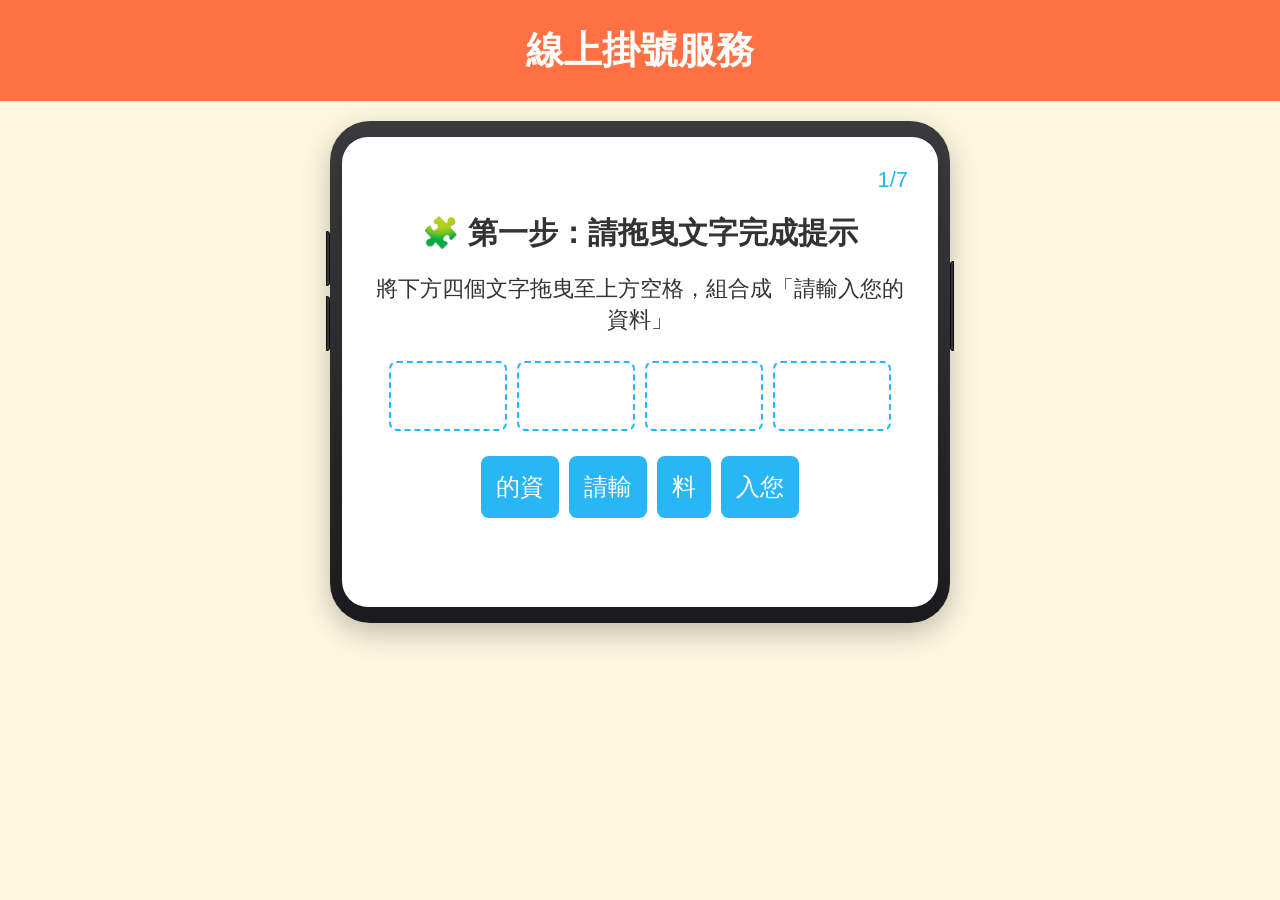
==== commit 52728e2f: "Add files via upload" ====
--- a/index.html
+++ b/index.html
@@ -11,358 +11,15 @@
   <meta charset="UTF-8">
   <meta name="viewport" content="width=device-width, initial-scale=1.0">
   <title>線上掛號服務</title>
-  <style>
-    /* 色彩與尺寸設定：使用鮮豔色彩但保持對比度 */
-    :root {
-      --bg-color: #FFF8E1; /* 淡淡的黃色背景，柔和不刺眼 */
-      --primary-color: #FF7043; /* 鮮豔的橙色，適合作為主按鈕與標頭 */
-      --secondary-color: #29B6F6; /* 天藍色，作為次按鈕配色 */
-      --text-color: #333333; /* 深色文字 */
-      --btn-height: 70px;
-      --btn-width: 90%;
-      --font-title: 30px;
-      --font-body: 22px;
-      --font-btn: 24px;
-      --border-radius: 8px;
-    }
-
-    * {
-      box-sizing: border-box;
-      margin: 0;
-      padding: 0;
-      font-family: "Arial", sans-serif;
-    }
-
-    body {
-      background-color: var(--bg-color);
-      color: var(--text-color);
-      display: flex;
-      flex-direction: column;
-      align-items: center;
-      min-height: 100vh;
-      overflow-x: hidden;
-    }
-
-    /* 頁面標頭 */
-    .header {
-      width: 100%;
-      background-color: var(--primary-color);
-      color: white;
-      padding: 25px 0;
-      text-align: center;
-      font-size: calc(var(--font-title) + 8px);
-      font-weight: bold;
-    }
-
-    #app {
-      width: 100%;
-      max-width: 600px;
-      display: flex;
-      flex-direction: column;
-      align-items: center;
-    }
-
-    .card {
-      background-color: #ffffff;
-      width: 100%;
-      border-radius: 12px;
-      box-shadow: 0 4px 8px rgba(0,0,0,0.1);
-      padding: 30px;
-      margin-top: 20px;
-      display: flex;
-      flex-direction: column;
-      align-items: center;
-    }
-
-    .progress {
-      width: 100%;
-      font-size: var(--font-body);
-      margin-bottom: 20px;
-      text-align: right;
-      color: var(--secondary-color);
-    }
-
-    .step {
-      width: 100%;
-      display: none;
-      flex-direction: column;
-      align-items: center;
-    }
-
-    .step.active {
-      display: flex;
-    }
-
-    .title {
-      font-size: var(--font-title);
-      font-weight: bold;
-      margin-bottom: 20px;
-      text-align: center;
-    }
-
-    .description {
-      font-size: var(--font-body);
-      margin-bottom: 20px;
-      text-align: center;
-      line-height: 1.4;
-    }
-
-    .large-input {
-      width: 95%;
-      height: var(--btn-height);
-      font-size: var(--font-body);
-      padding: 10px 15px;
-      border: 2px solid var(--secondary-color);
-      border-radius: var(--border-radius);
-      margin-bottom: 15px;
-    }
-
-    .btn {
-      width: var(--btn-width);
-      min-height: var(--btn-height);
-      font-size: var(--font-btn);
-      font-weight: bold;
-      color: white;
-      border: none;
-      border-radius: var(--border-radius);
-      margin: 10px 0;
-      cursor: pointer;
-      text-align: center;
-      display: flex;
-      align-items: center;
-      justify-content: center;
-    }
-
-    .btn-primary { background-color: var(--primary-color); }
-    .btn-secondary { background-color: var(--secondary-color); }
-    .btn-category { background-color: var(--primary-color); }
-    .btn-date { background-color: var(--secondary-color); }
-
-    /* 選擇時段按鈕高亮顯示 */
-    .time-btn.selected {
-      background-color: var(--secondary-color);
-      color: white;
-    }
-    /* 選擇字母按鈕高亮顯示 */
-    .letter-btn.selected {
-      background-color: var(--secondary-color);
-      color: white;
-    }
-
-    .hidden { display: none !important; }
-
-    .modal-overlay {
-      position: fixed;
-      top: 0;
-      left: 0;
-      width: 100%;
-      height: 100%;
-      background-color: rgba(0, 0, 0, 0.6);
-      display: none;
-      align-items: center;
-      justify-content: center;
-      z-index: 1000;
-    }
-
-    .modal-overlay.active { display: flex; }
-
-    .modal-content {
-      background-color: #ffffff;
-      padding: 30px;
-      border-radius: var(--border-radius);
-      max-width: 90%;
-      text-align: center;
-      box-shadow: 0 4px 8px rgba(0,0,0,0.3);
-    }
-
-    .modal-content p {
-      font-size: var(--font-body);
-      margin-bottom: 20px;
-      color: var(--text-color);
-    }
-
-    .flash {
-      position: fixed;
-      top: 0;
-      left: 0;
-      width: 100%;
-      height: 100%;
-      background-color: white;
-      pointer-events: none;
-      opacity: 0;
-      z-index: 2000;
-    }
-
-    #confetti-container {
-      position: fixed;
-      top: 0;
-      left: 0;
-      width: 100%;
-      height: 100%;
-      pointer-events: none;
-      z-index: 1500;
-      overflow: hidden;
-    }
-
-    .confetti {
-      position: absolute;
-      width: 10px;
-      height: 14px;
-      background-color: red;
-      opacity: 0.8;
-      transform: rotate(45deg);
-      border-radius: 2px;
-      animation: fall 3s linear forwards;
-    }
-
-    /* 拼圖拖曳與掛號方式配對樣式 */
-    .drag-item {
-      background-color: var(--secondary-color);
-      color: white;
-      padding: 15px;
-      margin: 5px;
-      font-size: var(--font-btn);
-      border-radius: var(--border-radius);
-      cursor: grab;
-      display: flex;
-      align-items: center;
-      justify-content: center;
-    }
-    .drag-item.hidden {
-      display: none;
-    }
-    .drop-slot {
-      border: 2px dashed var(--secondary-color);
-      background-color: #fff;
-      width: 22%;
-      min-height: var(--btn-height);
-      margin: 5px;
-      border-radius: var(--border-radius);
-      display: flex;
-      align-items: center;
-      justify-content: center;
-      font-size: var(--font-btn);
-      color: var(--text-color);
-    }
-    .drop-slot.filled {
-      background-color: var(--secondary-color);
-      color: white;
-      border-style: solid;
-    }
-    .method-drop.selected-method {
-      background-color: var(--primary-color);
-      color: white;
-      border-style: solid;
-      /* 被選擇的掛號方式提供更明顯的視覺提醒 */
-      box-shadow: 0 0 0 3px rgba(255,112,67,0.4);
-    }
-
-    /* 掛號方式提示文字：加大字體與粗體顯示，讓選擇結果一目瞭然 */
-    #methodMsg {
-      font-size: calc(var(--font-body) + 2px);
-      font-weight: bold;
-      color: var(--primary-color);
-      text-align: center;
-    }
-
-    /* 醫師選擇提示文字 */
-    #doctorMsg {
-      font-size: calc(var(--font-body) + 2px);
-      font-weight: bold;
-      color: var(--secondary-color);
-      text-align: center;
-    }
-
-    /* 醫師清單項目：定義在後方重寫現有樣式 */
-    /* 翻牌卡片樣式 */
-    .flip-card {
-      width: 45%;
-      max-width: 45%;
-      height: 110px;
-      perspective: 1000px;
-      cursor: pointer;
-    }
-    .card-inner {
-      position: relative;
-      width: 100%;
-      height: 100%;
-      transition: transform 0.6s;
-      transform-style: preserve-3d;
-    }
-    .flip-card.flipped .card-inner {
-      transform: rotateY(180deg);
-    }
-    .card-front,
-    .card-back {
-      position: absolute;
-      width: 100%;
-      height: 100%;
-      backface-visibility: hidden;
-      display: flex;
-      align-items: center;
-      justify-content: center;
-      font-size: var(--font-btn);
-      border: 2px solid var(--secondary-color);
-      border-radius: var(--border-radius);
-    }
-    .card-front {
-      background-color: var(--secondary-color);
-      color: white;
-    }
-    .card-back {
-      background-color: var(--primary-color);
-      color: white;
-      transform: rotateY(180deg);
-    }
-    .flip-card.selected .card-back {
-      border: 4px solid #FFC107;
-    }
-
-    /* 選醫師清單樣式：使用白色底與邊框，提高對比；當前選中的醫師以次要色高亮 */
-    .doctor-item {
-      background-color: #ffffff;
-      color: var(--text-color);
-      width: 90%;
-      min-height: var(--btn-height);
-      display: flex;
-      align-items: center;
-      justify-content: center;
-      font-size: var(--font-btn);
-      border-radius: var(--border-radius);
-      border: 2px solid var(--secondary-color);
-      cursor: pointer;
-    }
-    .doctor-item.active {
-      background-color: var(--secondary-color);
-      color: white;
-    }
-
-    @keyframes fall {
-      0% { transform: translateY(-100vh) rotate(0deg); opacity: 1; }
-      100% { transform: translateY(100vh) rotate(360deg); opacity: 0; }
-    }
-
-    .final-message {
-      font-size: var(--font-body);
-      font-weight: bold;
-      color: var(--primary-color);
-      margin-top: 20px;
-      text-align: center;
-    }
-
-    @media (max-width: 480px) {
-      :root {
-        --font-title: 26px;
-        --font-body: 18px;
-        --font-btn: 22px;
-        --btn-height: 60px;
-      }
-    }
-  </style>
+  <link rel="stylesheet" href="style.css">
 </head>
 <body>
   <header class="header">線上掛號服務</header>
   <div id="app">
+    <div class="phone-frame">
+      <div class="side-btn power-btn" aria-hidden="true"></div>
+      <div class="side-btn volume-up" aria-hidden="true"></div>
+      <div class="side-btn volume-down" aria-hidden="true"></div>
     <div class="card">
       <div class="progress" id="progress"></div>
       <!-- 返回上一頁按鈕：當在第 2 關以上時顯示 -->
@@ -478,15 +135,8 @@
       <!-- 第 4 關：選擇醫師 -->
       <div class="step" id="step-4">
         <div class="title">請選擇醫師</div>
-        <div class="description">按下「開始」按鈕隨機挑選醫師，再按「停止」決定您要看的醫師。</div>
-        <div id="doctorList" style="width: 100%; display: flex; flex-direction: column; align-items: center; gap: 10px; margin-bottom: 10px;">
-          <div class="doctor-item" data-name="陳醫師" aria-label="陳醫師">👨‍⚕️ 陳醫師</div>
-          <div class="doctor-item" data-name="李醫師" aria-label="李醫師">👩‍⚕️ 李醫師</div>
-          <div class="doctor-item" data-name="王醫師" aria-label="王醫師">👨‍⚕️ 王醫師</div>
-          <div class="doctor-item" data-name="劉醫師" aria-label="劉醫師">👩‍⚕️ 劉醫師</div>
-        </div>
-        <button id="startDoctorBtn" class="btn btn-secondary" aria-label="開始隨機選醫師">🎲 開始</button>
-        <button id="stopDoctorBtn" class="btn btn-secondary hidden" aria-label="停止隨機">🛑 停止</button>
+        <div class="description">以下是<span id="deptNameHint"></span>的醫師，請點選一位您想看診的醫師。</div>
+        <div id="doctorList" style="width: 100%; display: flex; flex-direction: column; align-items: center; gap: 10px; margin-bottom: 10px;"></div>
         <button id="doctorConfirmBtn" class="btn btn-primary hidden" aria-label="確定醫師選擇">確定</button>
         <!-- 新增重新選擇醫師的按鈕：當選到醫師後，可重新開始遊戲 -->
         <button id="restartDoctorBtn" class="btn btn-secondary hidden" aria-label="重新選擇醫師" style="margin-top: 10px;">重新選擇</button>
@@ -497,9 +147,9 @@
       <!-- 第 5 關：輸入日期與選擇時段 -->
       <div class="step" id="step-5">
         <div class="title">請選擇看診日期與時間</div>
-        <!-- 日期輸入：讓長輩使用原生日期選擇器方便選擇日期 -->
-        <label class="description" for="dateInput">請選擇看診日期：</label>
-        <input id="dateInput" class="large-input" type="date" aria-label="看診日期輸入" style="max-width: 95%; margin-bottom: 20px;">
+        <div class="description" id="dateHint">請選擇看診日期：</div>
+        <!-- 日期選項：依所選醫師產生 3 個間隔 2~3 天的可預約日期 -->
+        <div id="dateOptions" style="width: 100%; display: flex; flex-wrap: wrap; justify-content: center; gap: 10px; margin-bottom: 20px;"></div>
         <!-- 時間選擇：提供四個固定的熱門時段按鈕 -->
         <div id="timeOptions" style="width: 100%; display: flex; flex-direction: column; align-items: center; gap: 10px; margin-bottom: 10px;">
           <div class="description">請選擇看診時間：</div>
@@ -539,6 +189,7 @@
         <button id="restartBtn" class="btn btn-secondary hidden" aria-label="重新練習">🔄 重新練習</button>
       </div>
     </div> <!-- card 結束 -->
+    </div> <!-- phone-frame 結束 -->
   </div> <!-- app 結束 -->
 
   <!-- 模態視窗（行動掛號提示） -->
@@ -555,475 +206,6 @@
   <!-- confetti 容器 -->
   <div id="confetti-container"></div>
 
-  <script>
-    // 狀態記錄
-    let currentStep = 1;
-    let selectedDepartment = "";
-    let selectedDoctor = "";
-    let selectedDate = "";
-    let selectedTime = "";
-    let visitStatus = "";
-
-    const progressEl = document.getElementById('progress');
-    const backBtn = document.getElementById('backBtn');
-    const steps = [];
-    // 共 7 個步驟
-    for (let i = 1; i <= 7; i++) {
-      steps[i] = document.getElementById(`step-${i}`);
-    }
-
-    function goToStep(step) {
-      currentStep = step;
-      // 更新進度條顯示，總共 7 關
-      progressEl.textContent = `${step}/7`;
-      for (let i = 1; i <= 7; i++) {
-        if (i === step) steps[i].classList.add('active');
-        else steps[i].classList.remove('active');
-      }
-      // 第一步不顯示返回按鈕
-      if (step > 1) backBtn.classList.remove('hidden');
-      else backBtn.classList.add('hidden');
-
-      // 回到醫師選擇頁面時，根據已選醫師狀態調整按鈕顯示與訊息
-      if (step === 4) {
-        // 如果已經選擇了醫師，顯示提示、已選醫師高亮、重選與確定按鈕
-        if (selectedDoctor) {
-          // 停止任何轉動計時器
-          if (doctorInterval) {
-            clearInterval(doctorInterval);
-            doctorInterval = null;
-          }
-          // 高亮選擇的醫師
-          doctorItems.forEach(item => {
-            if (item.getAttribute('data-name') === selectedDoctor) item.classList.add('active');
-            else item.classList.remove('active');
-          });
-          startDoctorBtn.classList.add('hidden');
-          stopDoctorBtn.classList.add('hidden');
-          doctorConfirmBtn.classList.remove('hidden');
-          restartDoctorBtn.classList.remove('hidden');
-          doctorMsg.textContent = '您選擇了醫師：' + selectedDoctor;
-        } else {
-          // 未選擇醫師時保持初始狀態
-          doctorItems.forEach(item => item.classList.remove('active'));
-          startDoctorBtn.classList.remove('hidden');
-          stopDoctorBtn.classList.add('hidden');
-          doctorConfirmBtn.classList.add('hidden');
-          restartDoctorBtn.classList.add('hidden');
-          doctorMsg.textContent = '';
-          currentDoctorIndex = 0;
-          if (doctorInterval) {
-            clearInterval(doctorInterval);
-            doctorInterval = null;
-          }
-        }
-      }
-    }
-
-    // 返回上一頁
-    backBtn.addEventListener('click', () => {
-      if (currentStep > 1) {
-        goToStep(currentStep - 1);
-      }
-    });
-
-    // 第 1 關
-    const idInput = document.getElementById('idInput');
-    const dobInput = document.getElementById('dobInput');
-    const autoFillBtn = document.getElementById('autoFillBtn');
-    const nextBtn1 = document.getElementById('nextBtn1');
-
-    function checkFormFilled() {
-      if (idInput.value.trim() && dobInput.value.trim()) nextBtn1.classList.remove('hidden');
-      else nextBtn1.classList.add('hidden');
-    }
-
-    idInput.addEventListener('input', checkFormFilled);
-    dobInput.addEventListener('input', checkFormFilled);
-    autoFillBtn.addEventListener('click', () => {
-      idInput.value = 'A123456789';
-      dobInput.value = '0400101';
-      checkFormFilled();
-    });
-    nextBtn1.addEventListener('click', () => {
-      goToStep(2);
-    });
-
-    // 第 1 關：拼圖拖曳組合
-    const puzzleSection = document.getElementById('puzzleSection');
-    const inputSection1 = document.getElementById('inputSection1');
-    const dropSlots = document.querySelectorAll('#step-1 .drop-slot');
-    const dragItems = document.querySelectorAll('#step-1 .drag-item');
-    const puzzleMsg = document.getElementById('puzzleMsg');
-
-    // 設定拖曳開始事件：將字串值存入 dataTransfer
-    dragItems.forEach(item => {
-      item.addEventListener('dragstart', (e) => {
-        e.dataTransfer.setData('text/plain', item.getAttribute('data-value'));
-      });
-    });
-
-    // 設定拖曳到目標區域的事件
-    dropSlots.forEach(slot => {
-      slot.addEventListener('dragover', (e) => {
-        e.preventDefault();
-      });
-      slot.addEventListener('drop', (e) => {
-        e.preventDefault();
-        const value = e.dataTransfer.getData('text/plain');
-        // 只允許未填寫的區塊
-        if (slot.classList.contains('filled')) return;
-        // 檢查是否匹配目標字串
-        if (value === slot.getAttribute('data-target')) {
-          slot.textContent = value;
-          slot.classList.add('filled');
-          // 隱藏對應的拖曳項目
-          const draggedEl = document.querySelector(`#step-1 .drag-item[data-value='${value}']`);
-          if (draggedEl) draggedEl.classList.add('hidden');
-          puzzleMsg.textContent = '';
-          // 檢查是否全部完成
-          const allFilled = Array.from(dropSlots).every(s => s.classList.contains('filled'));
-          if (allFilled) {
-            // 隱藏拼圖區並顯示輸入區
-            puzzleSection.classList.add('hidden');
-            inputSection1.classList.remove('hidden');
-          }
-        } else {
-          // 放錯字串時提示
-          puzzleMsg.textContent = '放錯了，請重新嘗試！';
-        }
-      });
-    });
-
-    // 第 2 關：掛號方式配對
-    const methodItem = document.getElementById('methodItem');
-    const methodDrops = document.querySelectorAll('.method-drop');
-    const methodConfirmBtn = document.getElementById('methodConfirmBtn');
-    const methodMsg = document.getElementById('methodMsg');
-    let selectedMethod = '';
-
-    methodItem.addEventListener('dragstart', (e) => {
-      e.dataTransfer.setData('text/plain', 'method');
-    });
-    methodDrops.forEach(drop => {
-      drop.addEventListener('dragover', (e) => {
-        e.preventDefault();
-      });
-      drop.addEventListener('drop', (e) => {
-        e.preventDefault();
-        // 先清除所有選中樣式
-        methodDrops.forEach(d => d.classList.remove('selected-method'));
-        // 為當前目標加上樣式並紀錄選擇
-        drop.classList.add('selected-method');
-        selectedMethod = drop.getAttribute('data-value');
-        // 顯示所選掛號方式文字
-        methodMsg.textContent = '您選擇了：' + selectedMethod;
-        // 顯示確定按鈕
-        methodConfirmBtn.classList.remove('hidden');
-      });
-    });
-    methodConfirmBtn.addEventListener('click', () => {
-      goToStep(3);
-    });
-
-    // 第 3 關：翻牌選擇科別
-    const flipCards = document.querySelectorAll('#departmentsFlip .flip-card');
-    const deptConfirmBtn = document.getElementById('deptConfirmBtn');
-    flipCards.forEach(card => {
-      card.addEventListener('click', () => {
-        // 將其他卡片恢復原狀
-        flipCards.forEach(c => {
-          if (c !== card) {
-            c.classList.remove('flipped');
-            c.classList.remove('selected');
-          }
-        });
-        // 點擊的卡片翻轉與高亮
-        card.classList.add('flipped');
-        card.classList.add('selected');
-        selectedDepartment = card.getAttribute('data-dept');
-        // 顯示確定按鈕
-        deptConfirmBtn.classList.remove('hidden');
-      });
-    });
-    deptConfirmBtn.addEventListener('click', () => {
-      goToStep(4);
-    });
-
-    // 第 4 關：選擇醫師
-    const doctorItems = document.querySelectorAll('#doctorList .doctor-item');
-    const startDoctorBtn = document.getElementById('startDoctorBtn');
-    const stopDoctorBtn = document.getElementById('stopDoctorBtn');
-    const doctorConfirmBtn = document.getElementById('doctorConfirmBtn');
-    const restartDoctorBtn = document.getElementById('restartDoctorBtn');
-    const doctorMsg = document.getElementById('doctorMsg');
-    let doctorInterval = null;
-    let currentDoctorIndex = 0;
-
-    startDoctorBtn.addEventListener('click', () => {
-      // 開始隨機挑選醫師
-      startDoctorBtn.classList.add('hidden');
-      stopDoctorBtn.classList.remove('hidden');
-      doctorConfirmBtn.classList.add('hidden');
-      restartDoctorBtn.classList.add('hidden');
-      // 清空提示文字
-      doctorMsg.textContent = '';
-      currentDoctorIndex = 0;
-      doctorInterval = setInterval(() => {
-        // 移除所有高亮
-        doctorItems.forEach(item => item.classList.remove('active'));
-        // 高亮當前醫師
-        doctorItems[currentDoctorIndex].classList.add('active');
-        currentDoctorIndex = (currentDoctorIndex + 1) % doctorItems.length;
-      }, 600);
-    });
-
-    stopDoctorBtn.addEventListener('click', () => {
-      // 停止隨機並確定選中的醫師
-      if (doctorInterval) clearInterval(doctorInterval);
-      doctorInterval = null;
-      const index = (currentDoctorIndex - 1 + doctorItems.length) % doctorItems.length;
-      doctorItems.forEach(item => item.classList.remove('active'));
-      const selectedItem = doctorItems[index];
-      selectedItem.classList.add('active');
-      selectedDoctor = selectedItem.getAttribute('data-name');
-      stopDoctorBtn.classList.add('hidden');
-      doctorConfirmBtn.classList.remove('hidden');
-      restartDoctorBtn.classList.remove('hidden');
-      // 顯示所選醫師提示
-      doctorMsg.textContent = '您選擇了醫師：' + selectedDoctor;
-    });
-
-    doctorConfirmBtn.addEventListener('click', () => {
-      // 前往下一關時隱藏重新選擇按鈕
-      restartDoctorBtn.classList.add('hidden');
-      goToStep(5);
-    });
-
-    // 重新選擇醫師：重置此關卡
-    restartDoctorBtn.addEventListener('click', () => {
-      // 停止計時器
-      if (doctorInterval) {
-        clearInterval(doctorInterval);
-        doctorInterval = null;
-      }
-      // 清除所有高亮和狀態
-      doctorItems.forEach(item => item.classList.remove('active'));
-      selectedDoctor = '';
-      doctorMsg.textContent = '';
-      // 恢復按鈕狀態
-      startDoctorBtn.classList.remove('hidden');
-      stopDoctorBtn.classList.add('hidden');
-      doctorConfirmBtn.classList.add('hidden');
-      restartDoctorBtn.classList.add('hidden');
-      currentDoctorIndex = 0;
-    });
-
-    // 第 5 關：日期與時間輸入
-    const dateInput = document.getElementById('dateInput');
-    const timeButtons = document.querySelectorAll('#timeOptions .time-btn');
-    const timeConnection = document.getElementById('timeConnection');
-    const nextBtn5 = document.getElementById('nextBtn5');
-
-    /**
-     * 更新日期與時間的連接顯示。如果日期和時間都已選擇，顯示一條文字線連接二者。
-     */
-    function updateConnection() {
-      // 使用選擇的日期與時間組成連線文字
-      if (selectedDate && selectedTime) {
-        timeConnection.textContent = '日期：' + selectedDate + ' ───▶ 時間：' + selectedTime;
-        timeConnection.classList.remove('hidden');
-      }
-    }
-
-    /**
-     * 檢查日期與時間是否都已設定。若皆有值則顯示下一步按鈕，否則隱藏。
-     */
-    function checkDateTime() {
-      if (dateInput.value && selectedTime) {
-        selectedDate = dateInput.value;
-        nextBtn5.classList.remove('hidden');
-        updateConnection();
-      } else {
-        nextBtn5.classList.add('hidden');
-        timeConnection.classList.add('hidden');
-      }
-    }
-
-    // 日期選擇變更時更新狀態
-    dateInput.addEventListener('change', () => {
-      selectedDate = dateInput.value;
-      checkDateTime();
-    });
-
-    // 時段按鈕點擊事件：設定選擇的時間並高亮顯示
-    timeButtons.forEach(btn => {
-      btn.addEventListener('click', () => {
-        // 移除其他按鈕的選擇狀態
-        timeButtons.forEach(b => b.classList.remove('selected'));
-        // 設定此按鈕為選中狀態
-        btn.classList.add('selected');
-        selectedTime = btn.getAttribute('data-time');
-        checkDateTime();
-      });
-    });
-
-    // 前往下一關按鈕：跳轉至第 6 關
-    nextBtn5.addEventListener('click', () => {
-      goToStep(6);
-    });
-
-    // 第 6 關：按鍵盤選擇初診或複診
-    const keyboardMsgEl = document.getElementById('keyboardMsg');
-    const visitConfirmBtn = document.getElementById('visitConfirmBtn');
-    const visitRenewBtn = document.getElementById('visitRenewBtn');
-
-    /**
-     * 處理鍵盤按下事件：在第 6 步驟時監聽 A 或 L 鍵，用來選擇初診或複診。
-     * 按下其他鍵時不會有任何反應。選擇後顯示訊息與按鈕。
-     */
-    function handleKeySelection(e) {
-      // 僅在第六步且尚未選擇狀態時響應
-      if (currentStep !== 6) return;
-      const key = e.key.toLowerCase();
-      if (key === 'a') {
-        visitStatus = '初診';
-        keyboardMsgEl.textContent = '您選擇了：初診 (A 鍵)';
-      } else if (key === 'l') {
-        visitStatus = '複診';
-        keyboardMsgEl.textContent = '您選擇了：複診 (L 鍵)';
-      } else {
-        return;
-      }
-      // 顯示確認與重新選擇按鈕
-      visitConfirmBtn.classList.remove('hidden');
-      visitRenewBtn.classList.remove('hidden');
-    }
-    document.addEventListener('keydown', handleKeySelection);
-
-    // 重新選擇按鈕：清除選擇狀態以便重新按鍵
-    visitRenewBtn.addEventListener('click', () => {
-      visitStatus = '';
-      keyboardMsgEl.textContent = '';
-      visitConfirmBtn.classList.add('hidden');
-      visitRenewBtn.classList.add('hidden');
-    });
-
-    // 確認按鈕：提交選擇並前往最終畫面
-    visitConfirmBtn.addEventListener('click', () => {
-      goToStep(7);
-      const successMsgEl = document.getElementById('successMsg');
-      successMsgEl.innerHTML = `您掛了 <strong>${selectedDepartment}</strong>，看診號碼是 <strong>8</strong> 號。<br>醫師：<strong>${selectedDoctor}</strong>。<br>日期：<strong>${selectedDate}</strong>，時間：<strong>${selectedTime}</strong>。<br>狀態：<strong>${visitStatus}</strong>`;
-    });
-
-    // 第 7 關
-    const screenshotBtn = document.getElementById('screenshotBtn');
-    const flashEl = document.getElementById('flash');
-    const confettiContainer = document.getElementById('confetti-container');
-    const finalMsg = document.getElementById('finalMsg');
-    const restartBtn = document.getElementById('restartBtn');
-
-    function createConfetti() {
-      const colors = ['#FFCDD2', '#F8BBD0', '#C5E1A5', '#FFF59D', '#81D4FA', '#FFAB91'];
-      const el = document.createElement('div');
-      el.classList.add('confetti');
-      el.style.left = Math.random() * 100 + '%';
-      const size = Math.floor(Math.random() * 8) + 8;
-      el.style.width = size + 'px';
-      el.style.height = size * 1.4 + 'px';
-      el.style.backgroundColor = colors[Math.floor(Math.random() * colors.length)];
-      return el;
-    }
-
-    function playConfetti() {
-      confettiContainer.innerHTML = '';
-      for (let i = 0; i < 40; i++) {
-        confettiContainer.appendChild(createConfetti());
-      }
-      setTimeout(() => { confettiContainer.innerHTML = ''; }, 3500);
-    }
-
-    function flashScreen() {
-      flashEl.style.opacity = '1';
-      flashEl.style.transition = 'opacity 0.5s ease-out';
-      setTimeout(() => { flashEl.style.opacity = '0'; }, 100);
-    }
-
-    screenshotBtn.addEventListener('click', () => {
-      flashScreen();
-      playConfetti();
-      finalMsg.style.display = 'block';
-      restartBtn.classList.remove('hidden');
-    });
-
-    restartBtn.addEventListener('click', () => {
-      // 重置輸入資料
-      idInput.value = '';
-      dobInput.value = '';
-      selectedDepartment = '';
-      selectedDoctor = '';
-      selectedDate = '';
-      selectedTime = '';
-      visitStatus = '';
-      nextBtn1.classList.add('hidden');
-      finalMsg.style.display = 'none';
-      restartBtn.classList.add('hidden');
-      confettiContainer.innerHTML = '';
-      // 重置拼圖：清空文字、移除 filled 類別並顯示所有拼圖塊
-      dropSlots.forEach(slot => {
-        slot.textContent = '';
-        slot.classList.remove('filled');
-      });
-      dragItems.forEach(item => item.classList.remove('hidden'));
-      puzzleMsg.textContent = '';
-      puzzleSection.classList.remove('hidden');
-      inputSection1.classList.add('hidden');
-      // 重置掛號方式選擇
-      methodDrops.forEach(d => d.classList.remove('selected-method'));
-      methodConfirmBtn.classList.add('hidden');
-      methodMsg.textContent = '';
-      selectedMethod = '';
-      // 確保拖曳文字顯示
-      methodItem.classList.remove('hidden');
-      // 重置翻牌科別
-      flipCards.forEach(card => {
-        card.classList.remove('flipped');
-        card.classList.remove('selected');
-      });
-      deptConfirmBtn.classList.add('hidden');
-      // 重置醫師選擇
-      doctorItems.forEach(item => item.classList.remove('active'));
-      startDoctorBtn.classList.remove('hidden');
-      stopDoctorBtn.classList.add('hidden');
-      doctorConfirmBtn.classList.add('hidden');
-      if (doctorInterval) clearInterval(doctorInterval);
-      doctorInterval = null;
-      currentDoctorIndex = 0;
-      doctorMsg.textContent = '';
-      restartDoctorBtn.classList.add('hidden');
-      // 重置日期與時間
-      dateInput.value = '';
-      selectedDate = '';
-      selectedTime = '';
-      // 隱藏連接顯示
-      const timeConnectionEl = document.getElementById('timeConnection');
-      if (timeConnectionEl) timeConnectionEl.classList.add('hidden');
-      // 取消所有時間按鈕的選擇狀態
-      const timeBtns = document.querySelectorAll('#timeOptions .time-btn');
-      timeBtns.forEach(btn => btn.classList.remove('selected'));
-      nextBtn5.classList.add('hidden');
-      // 重置初診/複診選擇：清除訊息、隱藏確認與重新選擇按鈕
-      const keyboardMsgDiv = document.getElementById('keyboardMsg');
-      if (keyboardMsgDiv) keyboardMsgDiv.textContent = '';
-      const visitConfirm = document.getElementById('visitConfirmBtn');
-      if (visitConfirm) visitConfirm.classList.add('hidden');
-      const visitRenew = document.getElementById('visitRenewBtn');
-      if (visitRenew) visitRenew.classList.add('hidden');
-      // 重新回到第一步
-      goToStep(1);
-    });
-
-    goToStep(1);
-  </script>
+  <script src="script.js"></script>
 </body>
-</html>
+</html>
--- a/style.css
+++ b/style.css
@@ -0,0 +1,419 @@
+/* 色彩與尺寸設定：使用鮮豔色彩但保持對比度 */
+    :root {
+      --bg-color: #FFF8E1; /* 淡淡的黃色背景，柔和不刺眼 */
+      --primary-color: #FF7043; /* 鮮豔的橙色，適合作為主按鈕與標頭 */
+      --secondary-color: #29B6F6; /* 天藍色，作為次按鈕配色 */
+      --text-color: #333333; /* 深色文字 */
+      --btn-height: 70px;
+      --btn-width: 90%;
+      --font-title: 30px;
+      --font-body: 22px;
+      --font-btn: 24px;
+      --border-radius: 8px;
+    }
+
+    * {
+      box-sizing: border-box;
+      margin: 0;
+      padding: 0;
+      font-family: "Arial", sans-serif;
+    }
+
+    body {
+      background-color: var(--bg-color);
+      color: var(--text-color);
+      display: flex;
+      flex-direction: column;
+      align-items: center;
+      min-height: 100vh;
+      overflow-x: hidden;
+    }
+
+    /* 頁面標頭 */
+    .header {
+      width: 100%;
+      background-color: var(--primary-color);
+      color: white;
+      padding: 25px 0;
+      text-align: center;
+      font-size: calc(var(--font-title) + 8px);
+      font-weight: bold;
+    }
+
+    #app {
+      width: 100%;
+      max-width: 640px;
+      display: flex;
+      flex-direction: column;
+      align-items: center;
+      padding: 0 10px;
+    }
+
+    /* 手機外框：模擬 iPhone 機身，側邊帶有電源鍵與音量鍵 */
+    .phone-frame {
+      position: relative;
+      width: 100%;
+      max-width: 620px;
+      background: linear-gradient(180deg, #3a3a3c, #1c1c1e);
+      border-radius: 40px;
+      padding: 16px 12px;
+      margin-top: 20px;
+      box-shadow: 0 10px 30px rgba(0,0,0,0.25);
+    }
+
+    .side-btn {
+      position: absolute;
+      background-color: #2c2c2e;
+      border: 1px solid #0a0a0a;
+      box-shadow: inset 0 0 2px rgba(255,255,255,0.15);
+    }
+
+    /* 右側電源鍵 */
+    .power-btn {
+      right: -4px;
+      top: 140px;
+      width: 4px;
+      height: 90px;
+      border-radius: 3px 0 0 3px;
+    }
+
+    /* 左側音量鍵（上：增加，下：減少） */
+    .volume-up {
+      left: -4px;
+      top: 110px;
+      width: 4px;
+      height: 55px;
+      border-radius: 0 3px 3px 0;
+    }
+    .volume-down {
+      left: -4px;
+      top: 175px;
+      width: 4px;
+      height: 55px;
+      border-radius: 0 3px 3px 0;
+    }
+
+    .card {
+      background-color: #ffffff;
+      width: 100%;
+      border-radius: 26px;
+      box-shadow: 0 4px 8px rgba(0,0,0,0.1);
+      padding: 30px;
+      margin-top: 0;
+      display: flex;
+      flex-direction: column;
+      align-items: center;
+    }
+
+    .progress {
+      width: 100%;
+      font-size: var(--font-body);
+      margin-bottom: 20px;
+      text-align: right;
+      color: var(--secondary-color);
+    }
+
+    .step {
+      width: 100%;
+      display: none;
+      flex-direction: column;
+      align-items: center;
+    }
+
+    .step.active {
+      display: flex;
+    }
+
+    .title {
+      font-size: var(--font-title);
+      font-weight: bold;
+      margin-bottom: 20px;
+      text-align: center;
+    }
+
+    .description {
+      font-size: var(--font-body);
+      margin-bottom: 20px;
+      text-align: center;
+      line-height: 1.4;
+    }
+
+    .large-input {
+      width: 95%;
+      height: var(--btn-height);
+      font-size: var(--font-body);
+      padding: 10px 15px;
+      border: 2px solid var(--secondary-color);
+      border-radius: var(--border-radius);
+      margin-bottom: 15px;
+    }
+
+    .btn {
+      width: var(--btn-width);
+      min-height: var(--btn-height);
+      font-size: var(--font-btn);
+      font-weight: bold;
+      color: white;
+      border: none;
+      border-radius: var(--border-radius);
+      margin: 10px 0;
+      cursor: pointer;
+      text-align: center;
+      display: flex;
+      align-items: center;
+      justify-content: center;
+    }
+
+    .btn-primary { background-color: var(--primary-color); }
+    .btn-secondary { background-color: var(--secondary-color); }
+    .btn-category { background-color: var(--primary-color); }
+    .btn-date { background-color: var(--secondary-color); }
+
+    /* 選擇時段按鈕高亮顯示 */
+    .time-btn.selected {
+      background-color: var(--secondary-color);
+      color: white;
+    }
+    /* 日期選項按鈕：預設樣式與選取後高亮顯示 */
+    .date-btn {
+      width: auto;
+      min-width: 28%;
+      flex: 1 1 28%;
+      padding: 0 10px;
+    }
+    .date-btn.selected {
+      background-color: var(--secondary-color);
+      color: white;
+      box-shadow: 0 0 0 3px rgba(41,182,246,0.4);
+    }
+    /* 選擇字母按鈕高亮顯示 */
+    .letter-btn.selected {
+      background-color: var(--secondary-color);
+      color: white;
+    }
+
+    .hidden { display: none !important; }
+
+    .modal-overlay {
+      position: fixed;
+      top: 0;
+      left: 0;
+      width: 100%;
+      height: 100%;
+      background-color: rgba(0, 0, 0, 0.6);
+      display: none;
+      align-items: center;
+      justify-content: center;
+      z-index: 1000;
+    }
+
+    .modal-overlay.active { display: flex; }
+
+    .modal-content {
+      background-color: #ffffff;
+      padding: 30px;
+      border-radius: var(--border-radius);
+      max-width: 90%;
+      text-align: center;
+      box-shadow: 0 4px 8px rgba(0,0,0,0.3);
+    }
+
+    .modal-content p {
+      font-size: var(--font-body);
+      margin-bottom: 20px;
+      color: var(--text-color);
+    }
+
+    .flash {
+      position: fixed;
+      top: 0;
+      left: 0;
+      width: 100%;
+      height: 100%;
+      background-color: white;
+      pointer-events: none;
+      opacity: 0;
+      z-index: 2000;
+    }
+
+    #confetti-container {
+      position: fixed;
+      top: 0;
+      left: 0;
+      width: 100%;
+      height: 100%;
+      pointer-events: none;
+      z-index: 1500;
+      overflow: hidden;
+    }
+
+    .confetti {
+      position: absolute;
+      width: 10px;
+      height: 14px;
+      background-color: red;
+      opacity: 0.8;
+      transform: rotate(45deg);
+      border-radius: 2px;
+      animation: fall 3s linear forwards;
+    }
+
+    /* 拼圖拖曳與掛號方式配對樣式 */
+    .drag-item {
+      background-color: var(--secondary-color);
+      color: white;
+      padding: 15px;
+      margin: 5px;
+      font-size: var(--font-btn);
+      border-radius: var(--border-radius);
+      cursor: grab;
+      display: flex;
+      align-items: center;
+      justify-content: center;
+    }
+    .drag-item.hidden {
+      display: none;
+    }
+    .drop-slot {
+      border: 2px dashed var(--secondary-color);
+      background-color: #fff;
+      width: 22%;
+      min-height: var(--btn-height);
+      margin: 5px;
+      border-radius: var(--border-radius);
+      display: flex;
+      align-items: center;
+      justify-content: center;
+      font-size: var(--font-btn);
+      color: var(--text-color);
+    }
+    .drop-slot.filled {
+      background-color: var(--secondary-color);
+      color: white;
+      border-style: solid;
+    }
+    .method-drop.selected-method {
+      background-color: var(--primary-color);
+      color: white;
+      border-style: solid;
+      /* 被選擇的掛號方式提供更明顯的視覺提醒 */
+      box-shadow: 0 0 0 3px rgba(255,112,67,0.4);
+    }
+
+    /* 掛號方式提示文字：加大字體與粗體顯示，讓選擇結果一目瞭然 */
+    #methodMsg {
+      font-size: calc(var(--font-body) + 2px);
+      font-weight: bold;
+      color: var(--primary-color);
+      text-align: center;
+    }
+
+    /* 醫師選擇提示文字 */
+    #doctorMsg {
+      font-size: calc(var(--font-body) + 2px);
+      font-weight: bold;
+      color: var(--secondary-color);
+      text-align: center;
+    }
+
+    /* 醫師清單項目：定義在後方重寫現有樣式 */
+    /* 翻牌卡片樣式 */
+    .flip-card {
+      width: 45%;
+      max-width: 45%;
+      height: 130px;
+      perspective: 1000px;
+      cursor: pointer;
+    }
+    .card-inner {
+      position: relative;
+      width: 100%;
+      height: 100%;
+      transition: transform 0.6s;
+      transform-style: preserve-3d;
+    }
+    .flip-card.flipped .card-inner {
+      transform: rotateY(180deg);
+    }
+    .card-front,
+    .card-back {
+      position: absolute;
+      width: 100%;
+      height: 100%;
+      backface-visibility: hidden;
+      display: flex;
+      align-items: center;
+      justify-content: center;
+      font-size: var(--font-btn);
+      border: 2px solid var(--secondary-color);
+      border-radius: var(--border-radius);
+    }
+    .card-front {
+      background-color: var(--secondary-color);
+      color: white;
+      font-size: 52px; /* 放大圖示 */
+    }
+    .card-back {
+      background-color: var(--primary-color);
+      color: white;
+      transform: rotateY(180deg);
+      font-size: calc(var(--font-btn) + 6px); /* 放大翻牌後文字 */
+      font-weight: bold;
+    }
+    .flip-card.selected .card-back {
+      border: 4px solid #FFC107;
+    }
+
+    /* 選醫師清單樣式：使用白色底與邊框，提高對比；當前選中的醫師以次要色高亮 */
+    .doctor-item {
+      background-color: #ffffff;
+      color: var(--text-color);
+      width: 90%;
+      min-height: var(--btn-height);
+      display: flex;
+      align-items: center;
+      justify-content: center;
+      font-size: var(--font-btn);
+      border-radius: var(--border-radius);
+      border: 2px solid var(--secondary-color);
+      cursor: pointer;
+    }
+    .doctor-item.active {
+      background-color: var(--secondary-color);
+      color: white;
+    }
+
+    @keyframes fall {
+      0% { transform: translateY(-100vh) rotate(0deg); opacity: 1; }
+      100% { transform: translateY(100vh) rotate(360deg); opacity: 0; }
+    }
+
+    /* 掛號成功訊息：放大字體、加寬行距與字距，提升閱讀舒適度 */
+    #successMsg {
+      font-size: calc(var(--font-body) + 8px);
+      line-height: 2;
+      letter-spacing: 1.5px;
+      text-align: center;
+      margin-bottom: 24px;
+    }
+    #successMsg strong {
+      color: var(--primary-color);
+      font-size: calc(var(--font-body) + 10px);
+    }
+
+    .final-message {
+      font-size: var(--font-body);
+      font-weight: bold;
+      color: var(--primary-color);
+      margin-top: 20px;
+      text-align: center;
+    }
+
+    @media (max-width: 480px) {
+      :root {
+        --font-title: 26px;
+        --font-body: 18px;
+        --font-btn: 22px;
+        --btn-height: 60px;
+      }
+    }
